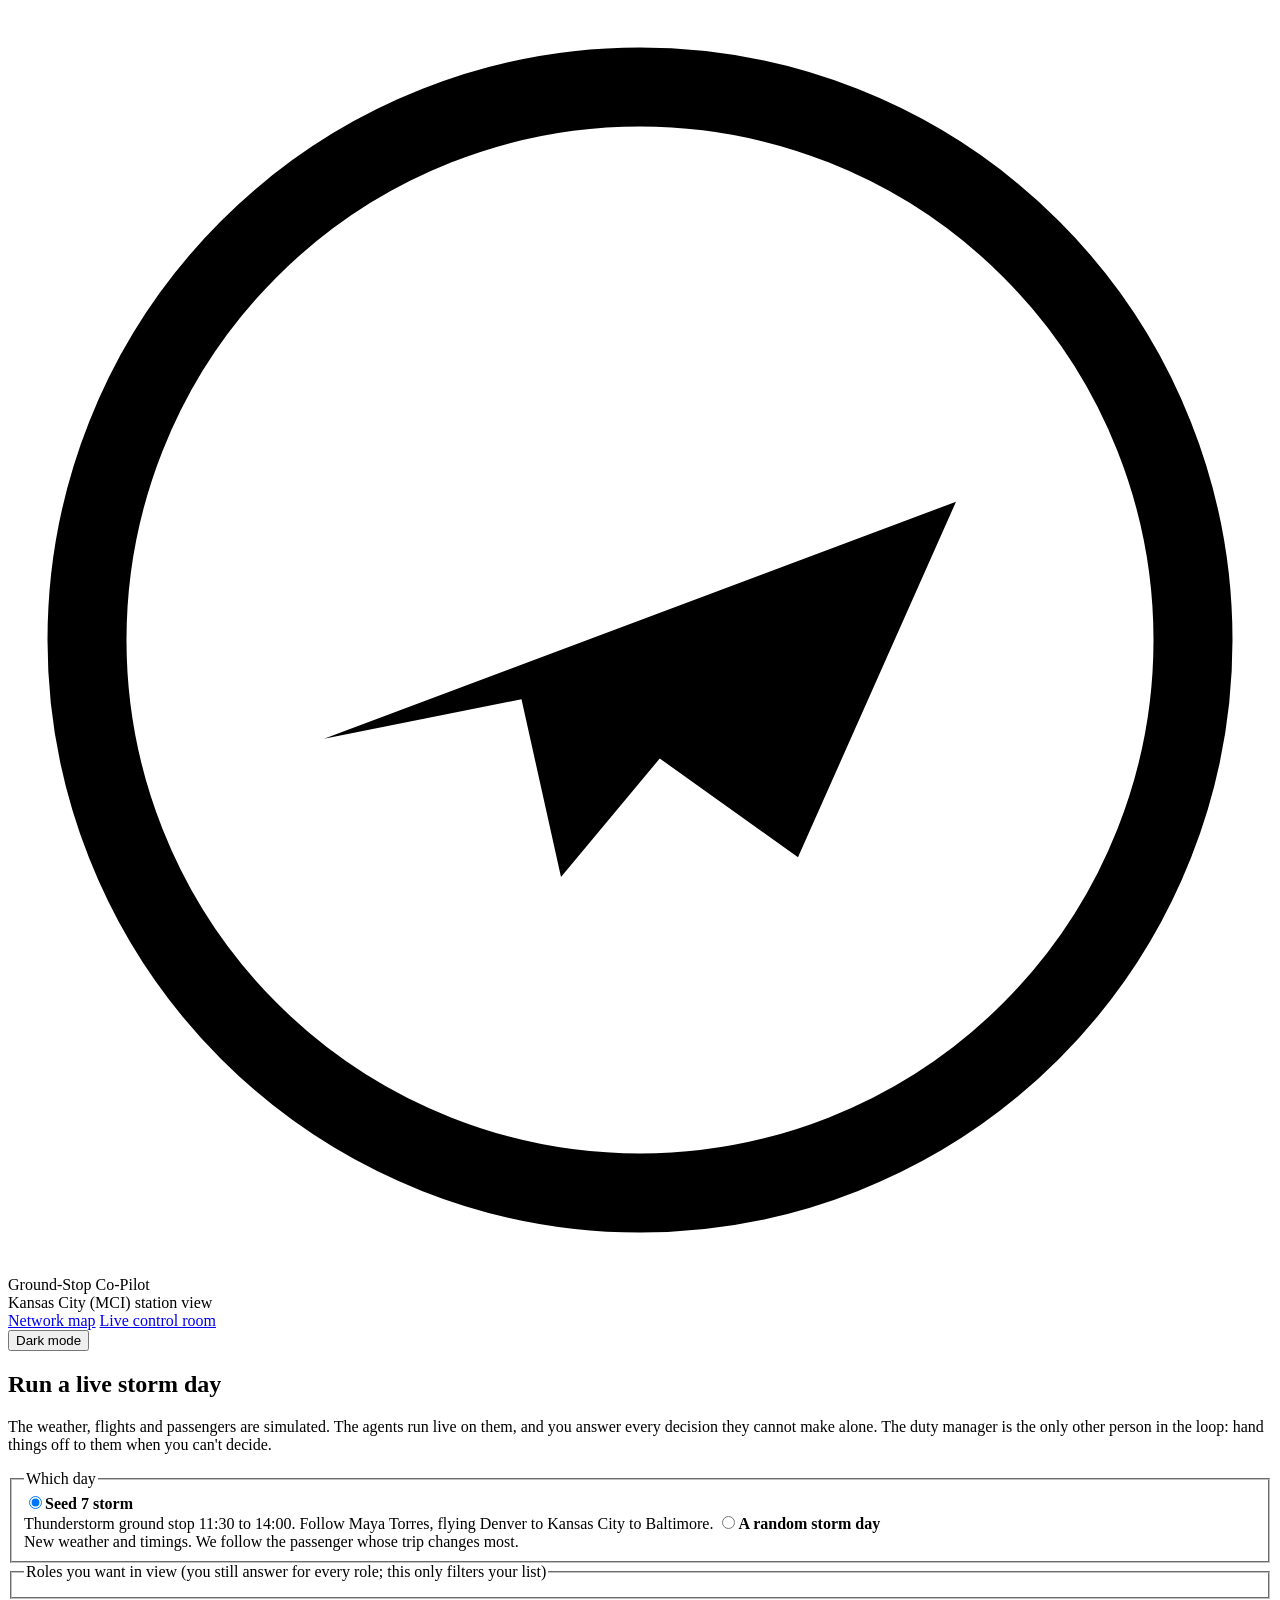
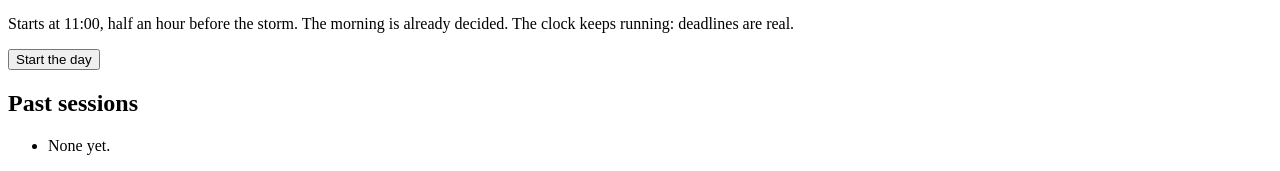
==== frontend/live.html @ 49433598 "Live control room: human-in-the-loop page (front end) - live.html: start a day, priority queue, deci" ====
<!doctype html>
<html lang="en">
<head>
<meta charset="utf-8">
<meta name="viewport" content="width=device-width, initial-scale=1">
<title>Live Control Room</title>
<link rel="preconnect" href="https://fonts.googleapis.com">
<link rel="stylesheet" href="https://fonts.googleapis.com/css2?family=Atkinson+Hyperlegible:wght@400;700&family=Barlow+Semi+Condensed:wght@500;600;700&display=swap">
<link rel="stylesheet" href="/styles.css">
<link rel="stylesheet" href="/live.css">
<script>
  try { const s = localStorage.getItem('gsc-theme'); if (s) document.documentElement.dataset.theme = s; } catch (e) {}
</script>
</head>
<body class="live-page">
<header class="topbar">
  <div class="brand">
    <svg class="brand-mark" viewBox="0 0 32 32" aria-hidden="true"><circle cx="16" cy="16" r="14" fill="none" stroke="currentColor" stroke-width="2"/><path d="M8 18.5l16-6-4 9-3.5-2.5-2.5 3-1-4.5z" fill="currentColor"/></svg>
    <div>
      <div class="brand-name">Ground-Stop Co-Pilot</div>
      <div class="brand-sub">Kansas City (MCI) station view</div>
    </div>
  </div>
  <nav class="pages" aria-label="Pages">
    <a href="/">Network map</a>
    <a href="/live.html" aria-current="page">Live control room</a>
  </nav>
  <button id="theme" class="btn ghost" type="button">Dark mode</button>
</header>

<div id="practice" class="practice" hidden>
  Practice data: the live backend is not running yet, so this session is a scripted copy of the seed 7 storm played in your browser. Your answers still change what happens.
</div>

<!-- start a session -->
<main id="start" class="start">
  <section class="card start-card">
    <h1>Run a live storm day</h1>
    <p class="lead">The weather, flights and passengers are simulated. The agents run live on them, and you answer every decision they cannot make alone. The duty manager is the only other person in the loop: hand things off to them when you can't decide.</p>
    <form id="start-form">
      <fieldset>
        <legend>Which day</legend>
        <label class="choice"><input type="radio" name="day" value="seed7" checked><span><b>Seed 7 storm</b><br><span class="muted">Thunderstorm ground stop 11:30 to 14:00. Follow Maya Torres, flying Denver to Kansas City to Baltimore.</span></span></label>
        <label class="choice"><input type="radio" name="day" value="random"><span><b>A random storm day</b><br><span class="muted">New weather and timings. We follow the passenger whose trip changes most.</span></span></label>
      </fieldset>
      <fieldset>
        <legend>Roles you want in view <span class="muted">(you still answer for every role; this only filters your list)</span></legend>
        <div class="role-picks" id="role-picks"></div>
      </fieldset>
      <p class="muted small">Starts at 11:00, half an hour before the storm. The morning is already decided. The clock keeps running: deadlines are real.</p>
      <button class="btn primary big" type="submit">Start the day</button>
    </form>
  </section>
  <section class="card past-card">
    <h2>Past sessions</h2>
    <ul id="past" class="past"><li class="muted">None yet.</li></ul>
  </section>
</main>

<!-- the live session -->
<main id="live" class="live" hidden>
  <section class="session-bar" aria-label="Session">
    <div class="clock-block">
      <span id="clock" class="clock-big">11:00</span>
      <span id="status" class="status-line">Running</span>
    </div>
    <button id="pause" class="btn" type="button">Pause</button>
    <label class="field"><span class="field-label">Speed, nothing waiting</span>
      <select id="speed-idle"><option value="1">1 min/s</option><option value="5" selected>5 min/s</option><option value="15">15 min/s</option></select></label>
    <label class="field"><span class="field-label">Speed, decisions waiting</span>
      <select id="speed-pending"><option value="0.1">1 min / 10 s</option><option value="0.1667" selected>1 min / 6 s</option><option value="0.3333">1 min / 3 s</option><option value="1">1 min/s</option></select></label>
    <div class="world-pills" id="world"></div>
  </section>

  <section class="truth card" aria-label="Same story everywhere">
    <div class="truth-head">
      <h2>Same story everywhere</h2>
      <p class="muted">Does every passenger see the true status on every screen: app, SMS, gate screen and call center? Compared with today's process at the same minute.</p>
    </div>
    <div class="truth-body">
      <div class="truth-numbers">
        <div class="tn">
          <span class="tn-label">Passengers seeing wrong info now</span>
          <span class="tn-value" id="wrong-now">0</span>
          <span class="tn-sub" id="wrong-now-sub"></span>
        </div>
        <div class="tn">
          <span class="tn-label">Passenger-minutes on a wrong screen, so far</span>
          <span class="tn-value" id="wrong-total">0</span>
          <span class="tn-sub" id="wrong-total-sub"></span>
        </div>
        <svg class="spark" id="spark" viewBox="0 0 300 70" preserveAspectRatio="none" role="img" aria-label="Passengers seeing wrong info, you and today's process"></svg>
        <div class="spark-key"><span><i class="k-you"></i>With you and the co-pilot</span><span><i class="k-today"></i>Today's process</span></div>
      </div>
      <div class="focus">
        <div class="focus-head"><b id="focus-name">Maya Torres</b> <span class="muted" id="focus-truth"></span></div>
        <div class="screens" id="screens"></div>
      </div>
    </div>
  </section>

  <nav class="tabs big-tabs" role="tablist" aria-label="Views">
    <button class="tab active" role="tab" data-tab="decisions" aria-selected="true" type="button">Decisions <span class="count" id="count">0</span></button>
    <button class="tab" role="tab" data-tab="flow" aria-selected="false" type="button">Agent flow</button>
    <button class="tab" role="tab" data-tab="history" aria-selected="false" type="button">Your decisions</button>
    <button class="tab" role="tab" data-tab="results" aria-selected="false" type="button">Results</button>
  </nav>

  <section class="tab-panel" id="tab-decisions">
    <div class="decisions">
      <aside class="queue card" aria-label="Waiting for you">
        <div class="queue-head">
          <h2>Waiting for you</h2>
          <div class="role-filter" id="role-filter"></div>
        </div>
        <ol class="qlist" id="qlist"></ol>
      </aside>
      <article class="detail card" id="detail" aria-live="polite"></article>
    </div>
  </section>

  <section class="tab-panel" id="tab-flow" hidden>
    <div class="card">
      <h2>How the co-pilot works, live</h2>
      <p class="muted">The agents never call each other directly: each one writes a new version to the shared state, and the others read it. A box lights up when its agent has just written something.</p>
      <div class="sysflow-wrap"><svg class="sysflow" id="sysflow" viewBox="0 0 1120 400" role="img" aria-label="The co-pilot's agents and how information moves between them"></svg></div>
      <h3>Latest hand-overs through the shared state</h3>
      <ol class="ticker" id="ticker"></ol>
    </div>
  </section>

  <section class="tab-panel" id="tab-history" hidden>
    <div class="card">
      <h2>Your decisions</h2>
      <div class="board-wrap"><table class="board" id="history"></table></div>
    </div>
  </section>

  <section class="tab-panel" id="tab-results" hidden>
    <div id="results"></div>
  </section>
</main>

<div id="toast" class="toast" role="status" hidden></div>
<script type="module" src="/live.js"></script>
</body>
</html>
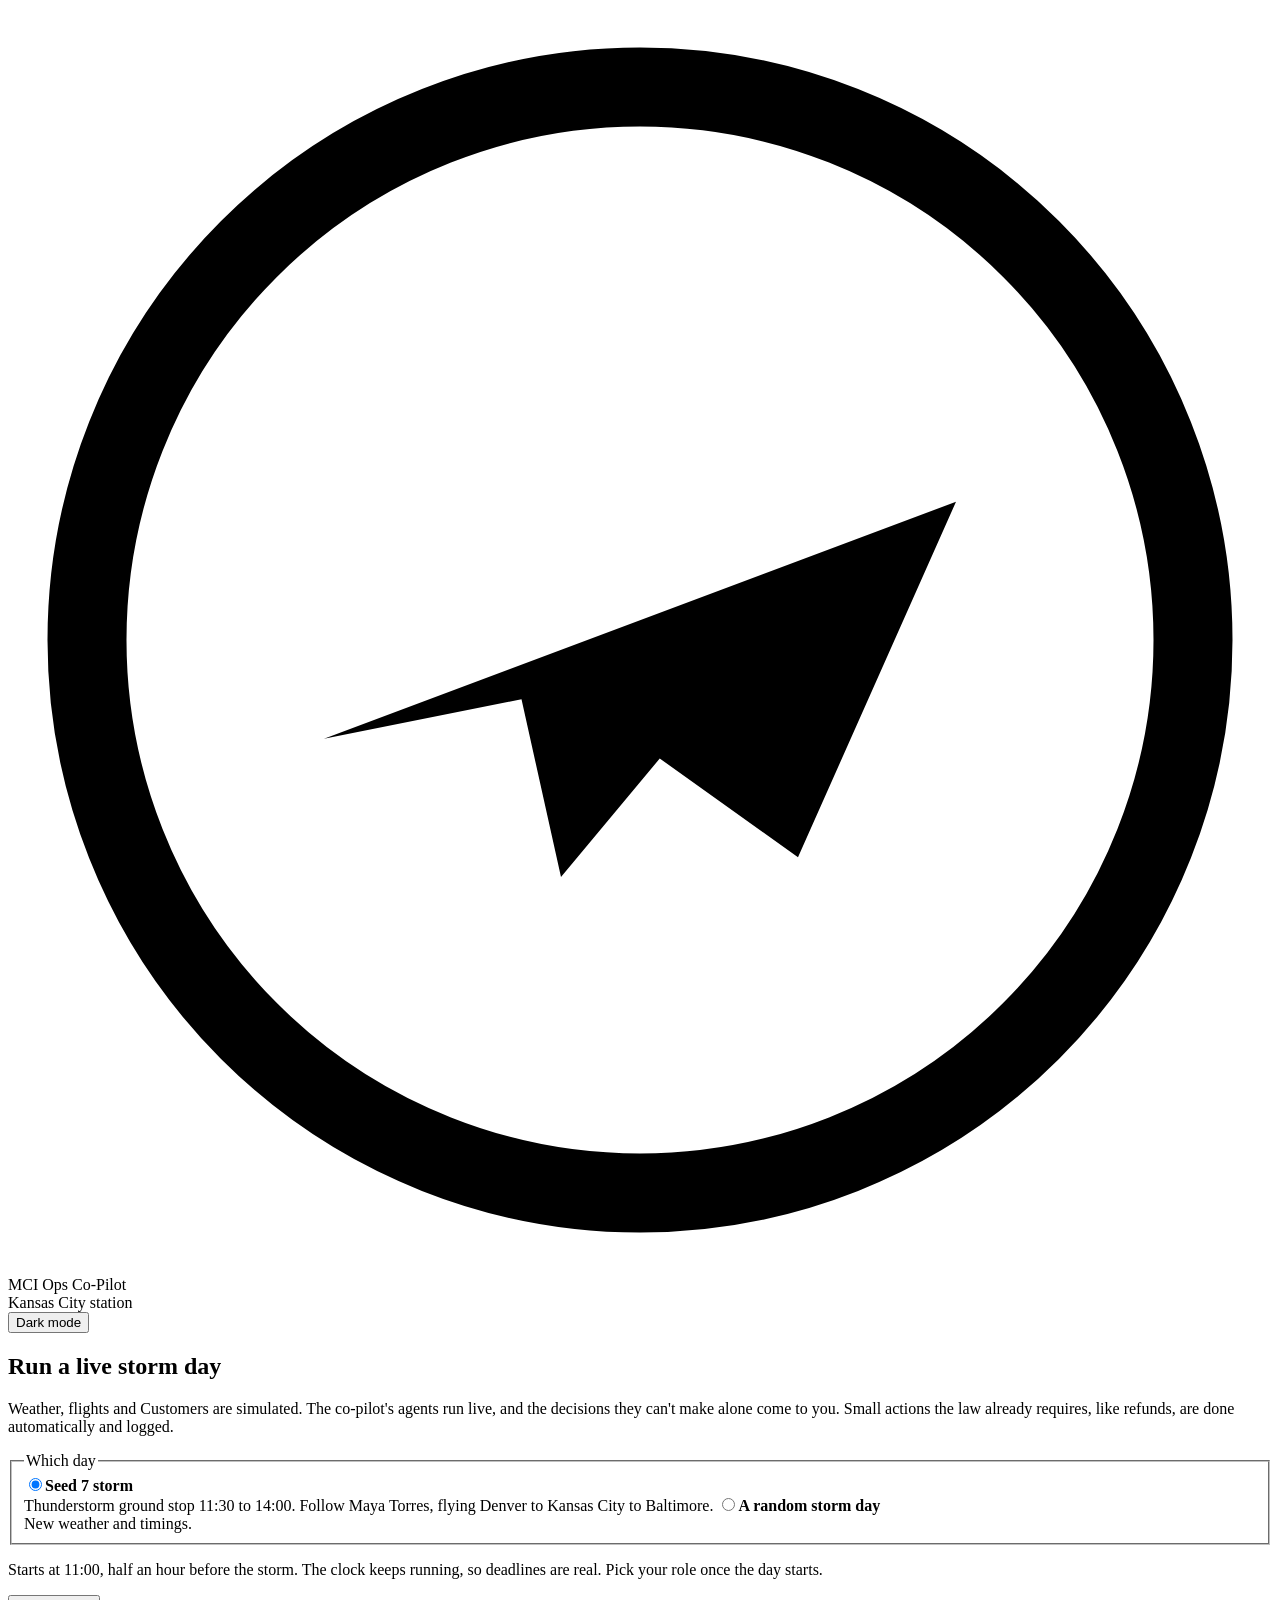
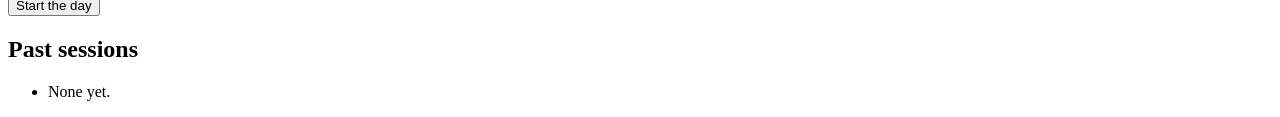
==== commit 7230b49b: "One app: MCI Ops Co-Pilot - Operations tab replaces the separate map page: map with storm, rain and " ====
--- a/frontend/live.html
+++ b/frontend/live.html
@@ -3,9 +3,9 @@
 <head>
 <meta charset="utf-8">
 <meta name="viewport" content="width=device-width, initial-scale=1">
-<title>Live Control Room</title>
+<title>MCI Ops Co-Pilot</title>
 <link rel="preconnect" href="https://fonts.googleapis.com">
-<link rel="stylesheet" href="https://fonts.googleapis.com/css2?family=Atkinson+Hyperlegible:wght@400;700&family=Barlow+Semi+Condensed:wght@500;600;700&display=swap">
+<link rel="stylesheet" href="https://fonts.googleapis.com/css2?family=Inter:wght@400;500;600;700&family=Inter+Tight:wght@600;700&display=swap">
 <link rel="stylesheet" href="/styles.css">
 <link rel="stylesheet" href="/live.css">
 <script>
@@ -17,37 +17,37 @@
   <div class="brand">
     <svg class="brand-mark" viewBox="0 0 32 32" aria-hidden="true"><circle cx="16" cy="16" r="14" fill="none" stroke="currentColor" stroke-width="2"/><path d="M8 18.5l16-6-4 9-3.5-2.5-2.5 3-1-4.5z" fill="currentColor"/></svg>
     <div>
-      <div class="brand-name">Ground-Stop Co-Pilot</div>
-      <div class="brand-sub">Kansas City (MCI) station view</div>
-    </div>
-  </div>
-  <nav class="pages" aria-label="Pages">
-    <a href="/">Network map</a>
-    <a href="/live.html" aria-current="page">Live control room</a>
-  </nav>
-  <button id="theme" class="btn ghost" type="button">Dark mode</button>
+      <div class="brand-name">MCI Ops Co-Pilot</div>
+      <div class="brand-sub">Kansas City station</div>
+    </div>
+  </div>
+  <div class="top-live" id="top-live" hidden>
+    <div class="clock-block"><span id="clock" class="clock-big">11:00</span><span id="status" class="status-line">Running</span></div>
+    <div class="world-pills" id="world"></div>
+  </div>
+  <div class="top-right">
+    <label class="field" id="role-field" hidden><span class="field-label">You are</span><select id="role"></select></label>
+    <button id="report-btn" class="btn" type="button" hidden>Report from the floor</button>
+    <button id="theme" class="btn ghost" type="button">Dark mode</button>
+  </div>
 </header>
 
 <div id="practice" class="practice" hidden>
-  Practice data: the live backend is not running yet, so this session is a scripted copy of the seed 7 storm played in your browser. Your answers still change what happens.
+  Practice data: the live backend isn't reachable, so this is a scripted copy of the seed 7 storm in your browser. Your answers still change what happens.
 </div>
 
 <!-- start a session -->
 <main id="start" class="start">
   <section class="card start-card">
     <h1>Run a live storm day</h1>
-    <p class="lead">The weather, flights and passengers are simulated. The agents run live on them, and you answer every decision they cannot make alone. The duty manager is the only other person in the loop: hand things off to them when you can't decide.</p>
+    <p class="lead">Weather, flights and Customers are simulated. The co-pilot's agents run live, and the decisions they can't make alone come to you. Small actions the law already requires, like refunds, are done automatically and logged.</p>
     <form id="start-form">
       <fieldset>
         <legend>Which day</legend>
         <label class="choice"><input type="radio" name="day" value="seed7" checked><span><b>Seed 7 storm</b><br><span class="muted">Thunderstorm ground stop 11:30 to 14:00. Follow Maya Torres, flying Denver to Kansas City to Baltimore.</span></span></label>
-        <label class="choice"><input type="radio" name="day" value="random"><span><b>A random storm day</b><br><span class="muted">New weather and timings. We follow the passenger whose trip changes most.</span></span></label>
+        <label class="choice"><input type="radio" name="day" value="random"><span><b>A random storm day</b><br><span class="muted">New weather and timings.</span></span></label>
       </fieldset>
-      <fieldset>
-        <legend>Roles you want in view <span class="muted">(you still answer for every role; this only filters your list)</span></legend>
-        <div class="role-picks" id="role-picks"></div>
-      </fieldset>
-      <p class="muted small">Starts at 11:00, half an hour before the storm. The morning is already decided. The clock keeps running: deadlines are real.</p>
+      <p class="muted small">Starts at 11:00, half an hour before the storm. The clock keeps running, so deadlines are real. Pick your role once the day starts.</p>
       <button class="btn primary big" type="submit">Start the day</button>
     </form>
   </section>
@@ -59,87 +59,162 @@
 
 <!-- the live session -->
 <main id="live" class="live" hidden>
-  <section class="session-bar" aria-label="Session">
-    <div class="clock-block">
-      <span id="clock" class="clock-big">11:00</span>
-      <span id="status" class="status-line">Running</span>
-    </div>
-    <button id="pause" class="btn" type="button">Pause</button>
-    <label class="field"><span class="field-label">Speed, nothing waiting</span>
-      <select id="speed-idle"><option value="1">1 min/s</option><option value="5" selected>5 min/s</option><option value="15">15 min/s</option></select></label>
-    <label class="field"><span class="field-label">Speed, decisions waiting</span>
-      <select id="speed-pending"><option value="0.1">1 min / 10 s</option><option value="0.1667" selected>1 min / 6 s</option><option value="0.3333">1 min / 3 s</option><option value="1">1 min/s</option></select></label>
-    <div class="world-pills" id="world"></div>
-  </section>
-
-  <section class="truth card" aria-label="Same story everywhere">
-    <div class="truth-head">
-      <h2>Same story everywhere</h2>
-      <p class="muted">Does every passenger see the true status on every screen: app, SMS, gate screen and call center? Compared with today's process at the same minute.</p>
-    </div>
-    <div class="truth-body">
-      <div class="truth-numbers">
-        <div class="tn">
-          <span class="tn-label">Passengers seeing wrong info now</span>
-          <span class="tn-value" id="wrong-now">0</span>
-          <span class="tn-sub" id="wrong-now-sub"></span>
-        </div>
-        <div class="tn">
-          <span class="tn-label">Passenger-minutes on a wrong screen, so far</span>
-          <span class="tn-value" id="wrong-total">0</span>
-          <span class="tn-sub" id="wrong-total-sub"></span>
-        </div>
-        <svg class="spark" id="spark" viewBox="0 0 300 70" preserveAspectRatio="none" role="img" aria-label="Passengers seeing wrong info, you and today's process"></svg>
-        <div class="spark-key"><span><i class="k-you"></i>With you and the co-pilot</span><span><i class="k-today"></i>Today's process</span></div>
+  <button id="truth-strip" class="truth-strip" type="button"></button>
+
+  <div class="live-head">
+    <nav class="tabs big-tabs" role="tablist" aria-label="Views">
+      <button class="tab active" role="tab" data-tab="ops" aria-selected="true" type="button">Operations</button>
+      <button class="tab" role="tab" data-tab="decisions" aria-selected="false" type="button">Decisions <span class="count" id="count">0</span></button>
+      <button class="tab" role="tab" data-tab="customers" aria-selected="false" type="button">Customers</button>
+      <button class="tab" role="tab" data-tab="clocks" aria-selected="false" type="button">Clocks</button>
+      <button class="tab" role="tab" data-tab="summary" aria-selected="false" type="button">Day summary</button>
+      <button class="tab" role="tab" data-tab="flow" aria-selected="false" type="button">How it works</button>
+    </nav>
+    <div class="speed-ctl">
+      <button id="pause" class="btn" type="button">Pause</button>
+      <label class="field"><span class="field-label">Speed</span>
+        <select id="speed-idle"><option value="1">1 min/s</option><option value="5" selected>5 min/s</option><option value="15">15 min/s</option></select></label>
+      <label class="field"><span class="field-label">While decisions wait</span>
+        <select id="speed-pending"><option value="0.1">1 min / 10 s</option><option value="0.1667" selected>1 min / 6 s</option><option value="0.3333">1 min / 3 s</option><option value="1">1 min/s</option></select></label>
+    </div>
+  </div>
+
+  <!-- Operations -->
+  <section class="tab-panel" id="tab-ops">
+    <div class="ops">
+      <section class="card map-card" aria-label="Network map">
+        <div class="map-top"><div class="map-status" id="status-chips"></div></div>
+        <canvas id="map" aria-label="Map of flights to and from Kansas City, with the weather" role="img"></canvas>
+        <div id="tooltip" class="tooltip" hidden></div>
+        <div id="tracker" class="tracker" aria-live="polite" hidden></div>
+        <div class="map-legend">
+          <span><i class="lg lg-out"></i>Leaving MCI</span><span><i class="lg lg-in"></i>Coming to MCI</span><span><i class="lg lg-warn"></i>Holding or diverted</span>
+          <span class="hint">Click a plane or a flight to follow it</span>
+        </div>
+      </section>
+      <div class="ops-side">
+        <section class="card wx-card" id="wx-card" aria-label="Weather at MCI">
+          <div class="card-head"><h2>Weather at MCI</h2><span class="tag" title="Simulated from the day's events">Simulated</span></div>
+          <div class="wx-body">
+            <svg class="wx-dial" viewBox="0 0 100 100" role="img" aria-label="Wind direction">
+              <circle cx="50" cy="50" r="44" class="dial-ring"/><g class="dial-ticks"><path d="M50 8v8M50 84v8M8 50h8M84 50h8"/></g>
+              <text x="50" y="27" class="dial-n">N</text><text x="76" y="54" class="dial-l">E</text><text x="50" y="81" class="dial-l">S</text><text x="24" y="54" class="dial-l">W</text>
+              <g id="wx-arrow"><path class="dial-arrow" d="M50 18l9 22h-6v32h-6V40h-6z"/></g><circle cx="50" cy="50" r="4" class="dial-hub"/>
+            </svg>
+            <div class="wx-text"><p class="wx-cond" id="wx-cond"></p><p class="wx-trend" id="wx-trend"></p><dl class="wx-facts" id="wx-facts"></dl></div>
+          </div>
+        </section>
+        <section class="card" aria-label="Station">
+          <h2>Station</h2>
+          <div id="station" class="station"><p class="muted">Loading…</p></div>
+        </section>
       </div>
-      <div class="focus">
-        <div class="focus-head"><b id="focus-name">Maya Torres</b> <span class="muted" id="focus-truth"></span></div>
-        <div class="screens" id="screens"></div>
-      </div>
-    </div>
-  </section>
-
-  <nav class="tabs big-tabs" role="tablist" aria-label="Views">
-    <button class="tab active" role="tab" data-tab="decisions" aria-selected="true" type="button">Decisions <span class="count" id="count">0</span></button>
-    <button class="tab" role="tab" data-tab="flow" aria-selected="false" type="button">Agent flow</button>
-    <button class="tab" role="tab" data-tab="history" aria-selected="false" type="button">Your decisions</button>
-    <button class="tab" role="tab" data-tab="results" aria-selected="false" type="button">Results</button>
-  </nav>
-
-  <section class="tab-panel" id="tab-decisions">
+      <section class="card board-card wide" aria-label="Flight board">
+        <div class="board-head">
+          <h2>Flights</h2>
+          <div class="tabs" role="tablist">
+            <button class="tab active" role="tab" aria-selected="true" data-board="dep" type="button">Departures</button>
+            <button class="tab" role="tab" aria-selected="false" data-board="arr" type="button">Arrivals</button>
+          </div>
+        </div>
+        <p class="muted small">Click a flight to open it; click again to close.</p>
+        <div class="board-wrap"><table class="board" id="board"></table></div>
+      </section>
+    </div>
+  </section>
+
+  <!-- Decisions -->
+  <section class="tab-panel" id="tab-decisions" hidden>
     <div class="decisions">
       <aside class="queue card" aria-label="Waiting for you">
-        <div class="queue-head">
-          <h2>Waiting for you</h2>
-          <div class="role-filter" id="role-filter"></div>
-        </div>
-        <ol class="qlist" id="qlist"></ol>
+        <div class="queue-head"><h2>Waiting for you</h2><p class="muted small" id="queue-roles"></p></div>
+        <div class="qlist" id="qlist"></div>
       </aside>
       <article class="detail card" id="detail" aria-live="polite"></article>
     </div>
   </section>
 
+  <!-- Customers -->
+  <section class="tab-panel" id="tab-customers" hidden>
+    <section class="truth card" aria-label="Same story everywhere">
+      <div class="truth-head"><h2>Same story everywhere</h2></div>
+      <div class="truth-body">
+        <div class="truth-numbers">
+          <div class="tn"><span class="tn-label">Customers seeing wrong info now</span><span class="tn-value" id="wrong-now">0</span><span class="tn-sub" id="wrong-now-sub"></span></div>
+          <div class="tn"><span class="tn-label">Customer-minutes on a wrong screen, so far</span><span class="tn-value" id="wrong-total">0</span><span class="tn-sub" id="wrong-total-sub"></span></div>
+          <svg class="spark" id="spark" viewBox="0 0 300 70" preserveAspectRatio="none" role="img" aria-label="Customers seeing wrong info, minute by minute"></svg>
+        </div>
+        <div class="focus">
+          <div class="focus-head"><b id="focus-name">Maya Torres</b> <span class="muted" id="focus-truth"></span></div>
+          <div class="screens" id="screens"></div>
+        </div>
+      </div>
+    </section>
+    <div class="cust-grid">
+      <section class="card" aria-label="Find a Customer">
+        <h2>Find a Customer</h2>
+        <form id="cust-form" class="search"><label class="sr-only" for="cust-q">Name, booking reference or flight</label>
+          <input id="cust-q" type="search" placeholder="Name, booking reference or flight" autocomplete="off"><button class="btn primary" type="submit">Search</button></form>
+        <ul class="cust-list" id="cust-list"></ul>
+      </section>
+      <section class="card cust-card" id="cust-card" aria-live="polite"><p class="muted">Pick a Customer to see their trip, what their screens say and their rebooking options.</p></section>
+    </div>
+  </section>
+
+  <!-- Clocks -->
+  <section class="tab-panel" id="tab-clocks" hidden>
+    <div class="clocks" id="clocks"></div>
+  </section>
+
+  <!-- Day summary -->
+  <section class="tab-panel" id="tab-summary" hidden>
+    <section class="card handover" id="handover"></section>
+    <div id="results"></div>
+    <section class="card"><h2>Every decision today</h2><div class="board-wrap"><table class="board" id="history"></table></div></section>
+  </section>
+
+  <!-- How it works -->
   <section class="tab-panel" id="tab-flow" hidden>
     <div class="card">
       <h2>How the co-pilot works, live</h2>
-      <p class="muted">The agents never call each other directly: each one writes a new version to the shared state, and the others read it. A box lights up when its agent has just written something.</p>
+      <p class="muted">Each agent writes what it finds to the shared state, and the others read it from there. A box lights up when its agent has just written something.</p>
       <div class="sysflow-wrap"><svg class="sysflow" id="sysflow" viewBox="0 0 1120 400" role="img" aria-label="The co-pilot's agents and how information moves between them"></svg></div>
-      <h3>Latest hand-overs through the shared state</h3>
+      <h3>Latest hand-overs</h3>
       <ol class="ticker" id="ticker"></ol>
     </div>
   </section>
-
-  <section class="tab-panel" id="tab-history" hidden>
-    <div class="card">
-      <h2>Your decisions</h2>
-      <div class="board-wrap"><table class="board" id="history"></table></div>
-    </div>
-  </section>
-
-  <section class="tab-panel" id="tab-results" hidden>
-    <div id="results"></div>
-  </section>
 </main>
+
+<dialog id="report-dlg" class="dlg">
+  <form method="dialog" id="report-form">
+    <h2>Report from the floor</h2>
+    <p class="muted small">Tell the co-pilot what you see. It goes into the shared picture straight away.</p>
+    <label class="field"><span class="field-label">What's happening</span>
+      <select name="kind">
+        <option value="gate_unavailable">A gate can't be used</option>
+        <option value="jet_bridge_slow">Jet bridge slow or broken</option>
+        <option value="long_queue">Long line building</option>
+        <option value="special_assistance_waiting">Customer needing assistance is waiting</option>
+        <option value="equipment_issue">Equipment problem</option>
+        <option value="other">Something else</option>
+      </select></label>
+    <div class="dlg-row">
+      <label class="field"><span class="field-label">Gate (optional)</span><input name="gate" placeholder="B53"></label>
+      <label class="field"><span class="field-label">Flight (optional)</span><input name="flight_id" placeholder="WN1031"></label>
+    </div>
+    <label class="field"><span class="field-label">Details</span><textarea name="text" rows="3" required placeholder="What you see, in a few words"></textarea></label>
+    <div class="act-row"><button class="btn primary" value="send" type="submit">Send report</button><button class="btn" value="cancel" type="button" id="report-cancel">Cancel</button></div>
+  </form>
+</dialog>
+
+<dialog id="note-dlg" class="dlg">
+  <form method="dialog" id="note-form">
+    <h2 id="note-title">Note on a flight</h2>
+    <p class="muted small">Everyone who opens this flight sees your note, and the co-pilot reads it too.</p>
+    <label class="field"><span class="field-label">Note</span><textarea name="text" rows="3" required></textarea></label>
+    <div class="act-row"><button class="btn primary" type="submit">Add note</button><button class="btn" type="button" id="note-cancel">Cancel</button></div>
+  </form>
+</dialog>
 
 <div id="toast" class="toast" role="status" hidden></div>
 <script type="module" src="/live.js"></script>
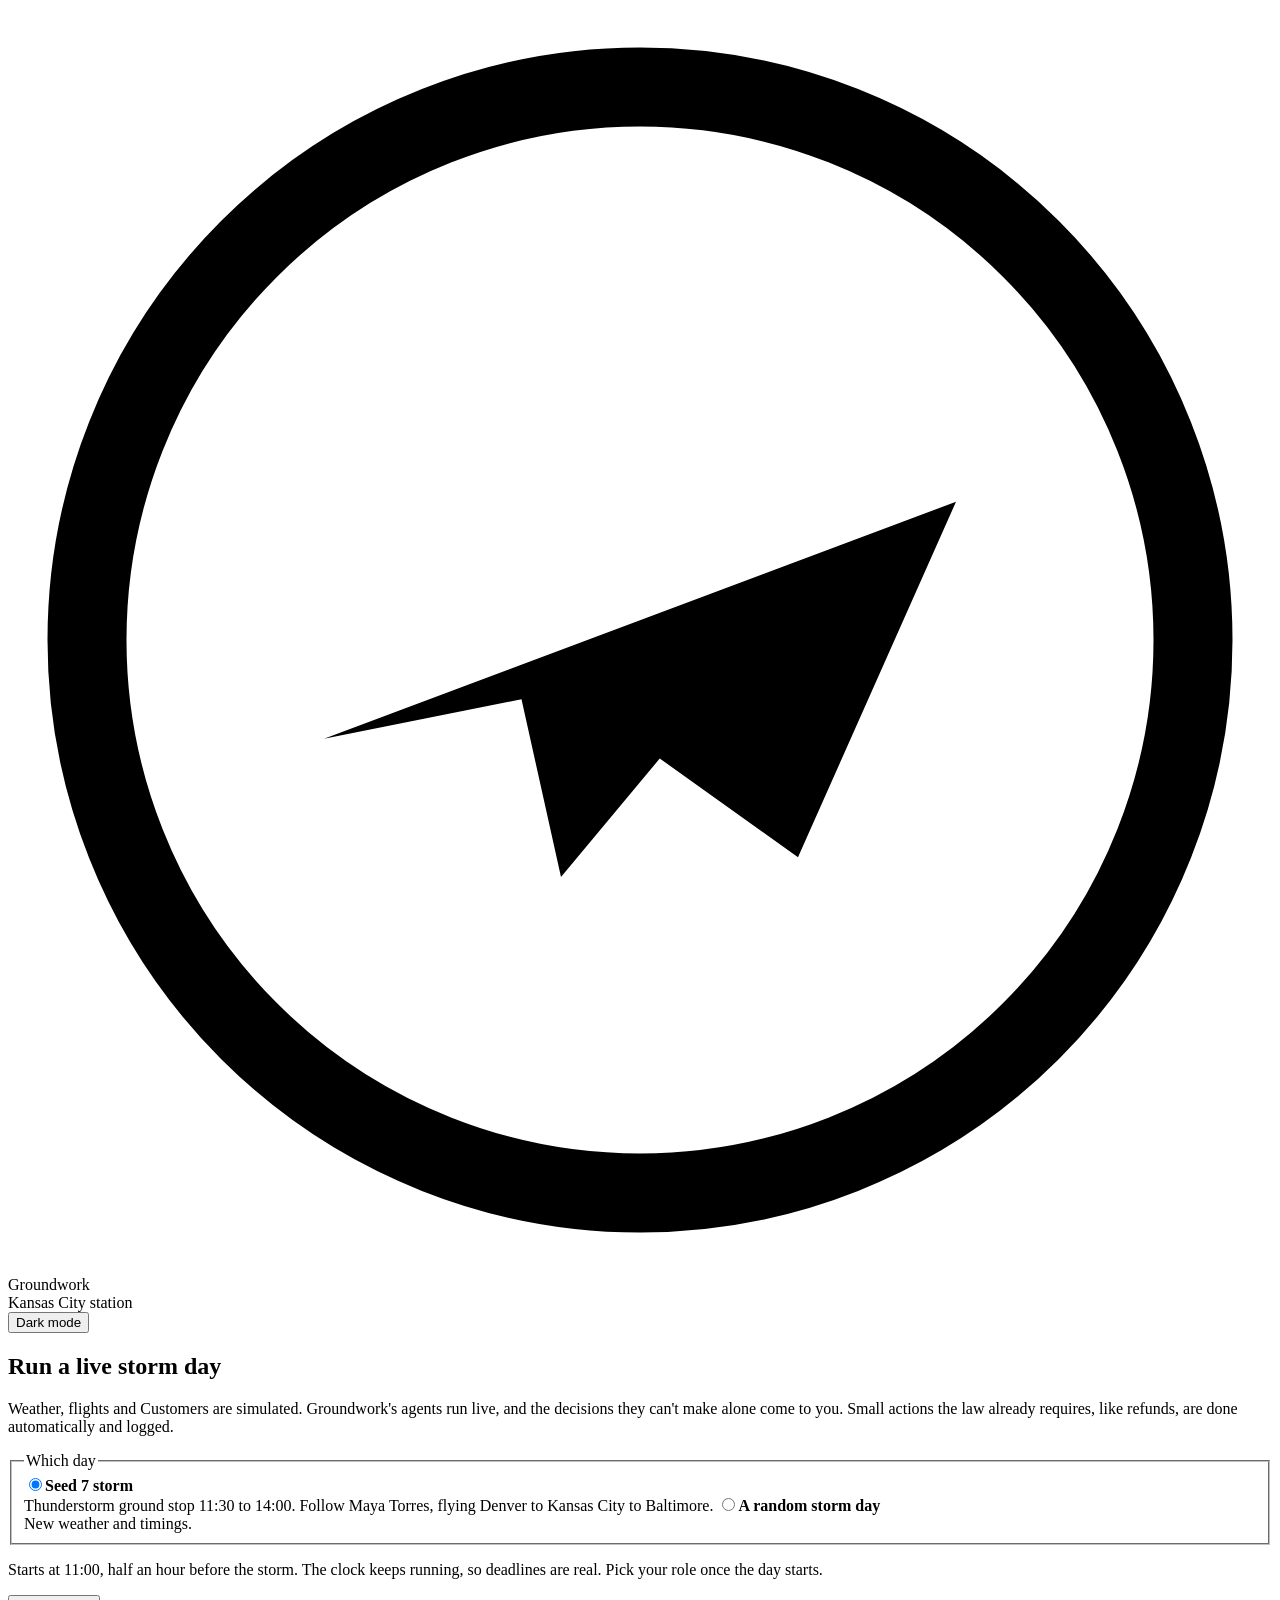
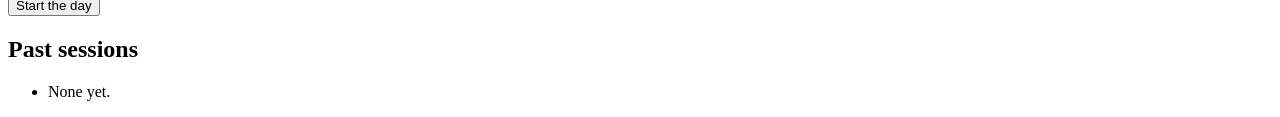
==== commit 1c482951: "Rename the app to Groundwork on every screen Co-Authored-By: Claude Opus 5.5 <noreply@anthropic.com>" ====
--- a/frontend/live.html
+++ b/frontend/live.html
@@ -3,7 +3,7 @@
 <head>
 <meta charset="utf-8">
 <meta name="viewport" content="width=device-width, initial-scale=1">
-<title>MCI Ops Co-Pilot</title>
+<title>Groundwork</title>
 <link rel="preconnect" href="https://fonts.googleapis.com">
 <link rel="stylesheet" href="https://fonts.googleapis.com/css2?family=Inter:wght@400;500;600;700&family=Inter+Tight:wght@600;700&display=swap">
 <link rel="stylesheet" href="/styles.css">
@@ -17,7 +17,7 @@
   <div class="brand">
     <svg class="brand-mark" viewBox="0 0 32 32" aria-hidden="true"><circle cx="16" cy="16" r="14" fill="none" stroke="currentColor" stroke-width="2"/><path d="M8 18.5l16-6-4 9-3.5-2.5-2.5 3-1-4.5z" fill="currentColor"/></svg>
     <div>
-      <div class="brand-name">MCI Ops Co-Pilot</div>
+      <div class="brand-name">Groundwork</div>
       <div class="brand-sub">Kansas City station</div>
     </div>
   </div>
@@ -28,6 +28,7 @@
   <div class="top-right">
     <label class="field" id="role-field" hidden><span class="field-label">You are</span><select id="role"></select></label>
     <button id="report-btn" class="btn" type="button" hidden>Report from the floor</button>
+    <button id="popups-btn" class="btn ghost" type="button" hidden aria-pressed="true">Message pop-ups: on</button>
     <button id="theme" class="btn ghost" type="button">Dark mode</button>
   </div>
 </header>
@@ -40,7 +41,7 @@
 <main id="start" class="start">
   <section class="card start-card">
     <h1>Run a live storm day</h1>
-    <p class="lead">Weather, flights and Customers are simulated. The co-pilot's agents run live, and the decisions they can't make alone come to you. Small actions the law already requires, like refunds, are done automatically and logged.</p>
+    <p class="lead">Weather, flights and Customers are simulated. Groundwork's agents run live, and the decisions they can't make alone come to you. Small actions the law already requires, like refunds, are done automatically and logged.</p>
     <form id="start-form">
       <fieldset>
         <legend>Which day</legend>
@@ -150,11 +151,12 @@
         </div>
       </div>
     </section>
+    <section class="card ood" id="ood" aria-label="Out of date right now" hidden></section>
     <div class="cust-grid">
       <section class="card" aria-label="Find a Customer">
         <h2>Find a Customer</h2>
         <form id="cust-form" class="search"><label class="sr-only" for="cust-q">Name, booking reference or flight</label>
-          <input id="cust-q" type="search" placeholder="Name, booking reference or flight" autocomplete="off"><button class="btn primary" type="submit">Search</button></form>
+          <input id="cust-q" type="search" placeholder="Name, booking reference, or a flight like WN1033" autocomplete="off"><button class="btn primary" type="submit">Search</button></form>
         <ul class="cust-list" id="cust-list"></ul>
       </section>
       <section class="card cust-card" id="cust-card" aria-live="polite"><p class="muted">Pick a Customer to see their trip, what their screens say and their rebooking options.</p></section>
@@ -176,9 +178,9 @@
   <!-- How it works -->
   <section class="tab-panel" id="tab-flow" hidden>
     <div class="card">
-      <h2>How the co-pilot works, live</h2>
+      <h2>How Groundwork works, live</h2>
       <p class="muted">Each agent writes what it finds to the shared state, and the others read it from there. A box lights up when its agent has just written something.</p>
-      <div class="sysflow-wrap"><svg class="sysflow" id="sysflow" viewBox="0 0 1120 400" role="img" aria-label="The co-pilot's agents and how information moves between them"></svg></div>
+      <div class="sysflow-wrap"><svg class="sysflow" id="sysflow" viewBox="0 0 1120 400" role="img" aria-label="Groundwork's agents and how information moves between them"></svg></div>
       <h3>Latest hand-overs</h3>
       <ol class="ticker" id="ticker"></ol>
     </div>
@@ -188,7 +190,7 @@
 <dialog id="report-dlg" class="dlg">
   <form method="dialog" id="report-form">
     <h2>Report from the floor</h2>
-    <p class="muted small">Tell the co-pilot what you see. It goes into the shared picture straight away.</p>
+    <p class="muted small">Tell Groundwork what you see. It goes into the shared picture straight away.</p>
     <label class="field"><span class="field-label">What's happening</span>
       <select name="kind">
         <option value="gate_unavailable">A gate can't be used</option>
@@ -210,13 +212,19 @@
 <dialog id="note-dlg" class="dlg">
   <form method="dialog" id="note-form">
     <h2 id="note-title">Note on a flight</h2>
-    <p class="muted small">Everyone who opens this flight sees your note, and the co-pilot reads it too.</p>
+    <p class="muted small">Everyone who opens this flight sees your note, and Groundwork reads it too.</p>
     <label class="field"><span class="field-label">Note</span><textarea name="text" rows="3" required></textarea></label>
     <div class="act-row"><button class="btn primary" type="submit">Add note</button><button class="btn" type="button" id="note-cancel">Cancel</button></div>
   </form>
 </dialog>
 
+<dialog id="flight-dlg" class="dlg wide-dlg" aria-labelledby="fd-title">
+  <div class="fd-head"><h2 id="fd-title">Customers on this flight</h2><button class="btn" type="button" id="fd-close">Back</button></div>
+  <div id="fd-body"><p class="muted">Loading…</p></div>
+</dialog>
+
 <div id="toast" class="toast" role="status" hidden></div>
+<div id="sent-stack" class="sent-stack" aria-live="polite" aria-label="Messages being sent"></div>
 <script type="module" src="/live.js"></script>
 </body>
 </html>
